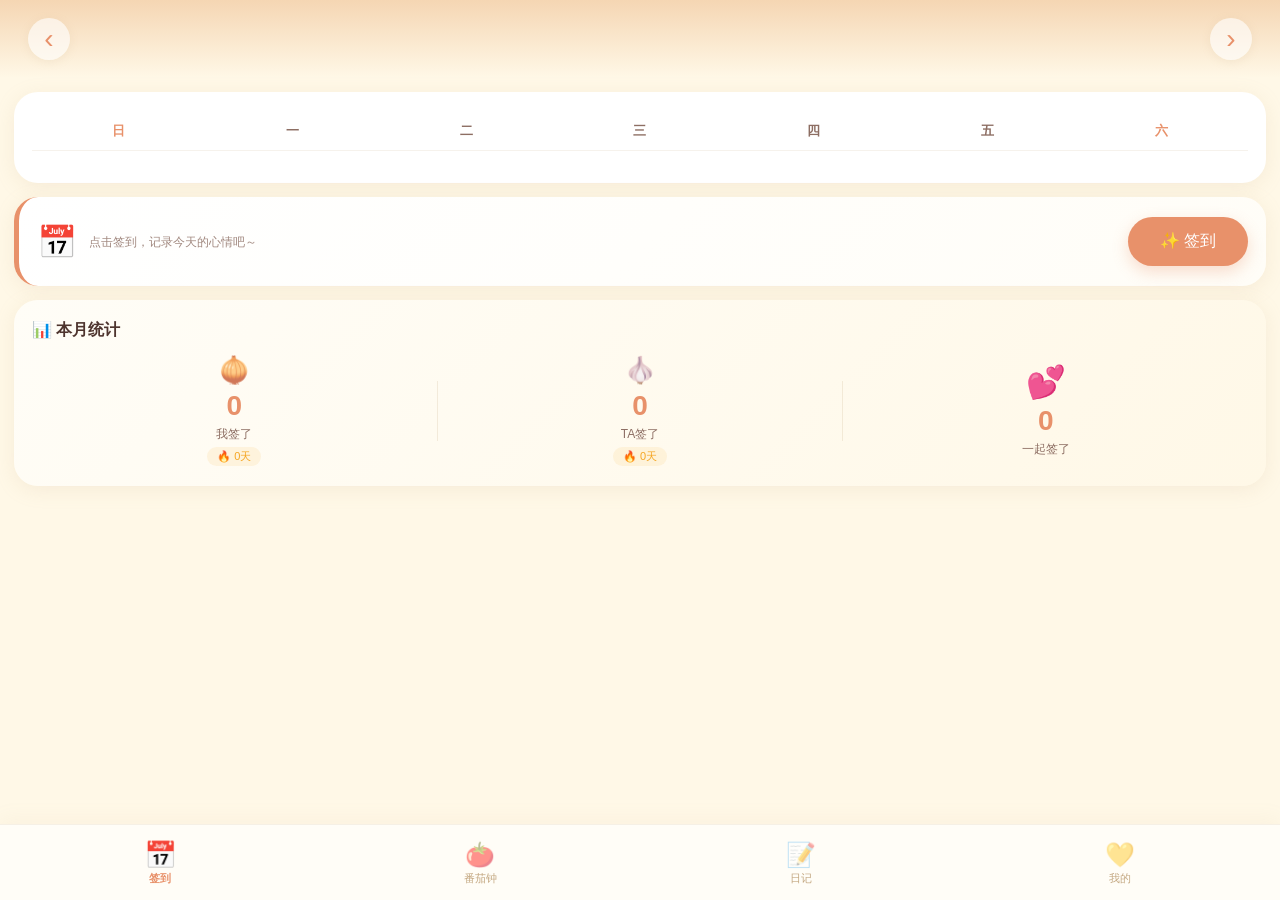
==== index.html @ 0f7a4a6a "fix: 删除重复script标签" ====
<!DOCTYPE html>
<html lang="zh-CN">
<head>
  <meta charset="UTF-8">
  <meta name="viewport" content="width=device-width, initial-scale=1.0, user-scalable=no, viewport-fit=cover">
  <meta name="apple-mobile-web-app-capable" content="yes">
  <meta name="apple-mobile-web-app-status-bar-style" content="#F5D6B3">
  <meta name="theme-color" content="#FFF8E7">
  <link rel="manifest" href="./manifest.json">
  <link rel="apple-touch-icon" href="./icons/icon-192.png">
  <title>葱蒜的考研日记</title>
  <script src="./js/supabase.min.js"></script>
  <link rel="stylesheet" href="./css/style.css">
</head>
<body>
  <!-- ========== 签到页 ========== -->
  <div id="view-calendar" class="view active">
    <div class="month-nav">
      <button class="nav-arrow" id="prevMonth">‹</button>
      <span class="month-title" id="displayMonth"></span>
      <button class="nav-arrow" id="nextMonth">›</button>
    </div>

    <div class="card calendar-card">
      <div class="weekday-row">
        <span class="weekend">日</span><span>一</span><span>二</span><span>三</span><span>四</span><span>五</span><span class="weekend">六</span>
      </div>
      <div class="day-grid" id="calendarGrid"></div>
    </div>

    <!-- 今日签到卡片 -->
    <div class="card checkin-card" id="checkinCard">
      <div id="checkinPending">
        <div class="checkin-left">
          <span class="checkin-icon">📅</span>
          <div>
            <div class="checkin-text" id="todayLabel"></div>
            <div class="checkin-sub">点击签到，记录今天的心情吧～</div>
          </div>
        </div>
        <button class="btn btn-primary checkin-btn" id="checkinBtn">✨ 签到</button>
      </div>
      <div id="checkinDone" style="display:none">
        <div class="done-icon">🎉</div>
        <div class="done-info">
          <span class="done-title">今日已签到</span>
          <span class="done-emoji" id="myTodayEmoji"></span>
        </div>
        <div id="partnerStatus"></div>
      </div>
    </div>

    <!-- 统计卡片 -->
    <div class="card stats-card">
      <div class="stats-title">📊 本月统计</div>
      <div class="stats-grid">
        <div class="stat-item"><span class="stat-avatar">🧅</span><span class="stat-num" id="statMy">0</span><span class="stat-label">我签了</span><span class="stat-streak" id="statMyStreak">🔥 0天</span></div>
        <div class="stat-divider"></div>
        <div class="stat-item"><span class="stat-avatar">🧄</span><span class="stat-num" id="statPartner">0</span><span class="stat-label" id="statPartnerLabel">TA签了</span><span class="stat-streak" id="statPartnerStreak">🔥 0天</span></div>
        <div class="stat-divider"></div>
        <div class="stat-item"><span class="stat-heart">💕</span><span class="stat-num" id="statBoth">0</span><span class="stat-label">一起签了</span></div>
      </div>
    </div>

    <!-- Emoji 选择器浮层 -->
    <div class="overlay" id="emojiOverlay">
      <div class="emoji-sheet">
        <div class="sheet-header">
          <span class="sheet-title">今天的心情</span>
          <span class="sheet-subtitle">选一个表情来记录吧～</span>
        </div>
        <div class="emoji-grid" id="emojiGrid"></div>
        <button class="btn btn-ghost skip-btn" id="skipEmoji">跳过，直接签到</button>
      </div>
    </div>
  </div>

  <!-- ========== 番茄钟页 ========== -->
  <div id="view-pomodoro" class="view">
    <div class="timer-section">
      <div class="timer-ring" id="timerRing">
        <canvas id="timerCanvas" width="260" height="260"></canvas>
        <div class="timer-center">
          <span class="timer-display" id="timerDisplay">25:00</span>
          <span class="timer-mode-text" id="timerModeText">🍅 准备专注</span>
        </div>
      </div>

      <div class="controls">
        <button class="main-btn start" id="timerToggle">
          <span class="btn-icon">▶️</span>
          <span class="btn-label" id="timerToggleLabel">开始专注</span>
        </button>
        <div class="sub-controls" id="subControls" style="display:none">
          <button class="sub-btn" id="resetTimer">🔄 重置</button>
          <button class="sub-btn skip" id="skipTimer" style="display:none">⏭️ 跳过</button>
        </div>
      </div>
    </div>

    <div class="card settings-card">
      <div class="settings-header" id="toggleSettings">
        <span class="settings-title">⚙️ 时长设置</span>
        <span class="toggle-arrow" id="settingsArrow">›</span>
      </div>
      <div class="settings-body" id="settingsBody">
        <div class="setting-item">
          <div class="setting-label-row"><span>🍅 专注时长</span><span class="setting-value" id="workValue">25 分钟</span></div>
          <input type="range" min="1" max="60" value="25" class="slider" id="workSlider">
          <div class="slider-marks"><span>1</span><span>25</span><span>60</span></div>
        </div>
        <div class="setting-item">
          <div class="setting-label-row"><span>☕ 休息时长</span><span class="setting-value" id="breakValue">5 分钟</span></div>
          <input type="range" min="0" max="20" value="5" class="slider break-slider" id="breakSlider">
          <div class="slider-marks"><span>0</span><span>10</span><span>20</span></div>
        </div>
      </div>
    </div>

    <div class="card tip-card">
      <span class="tip-icon">💡</span>
      <span class="tip-text">每完成一个番茄钟，记得去签到页面打个卡哦～</span>
    </div>
  </div>

  <!-- ========== 日记页 ========== -->
  <div id="view-journal" class="view">
    <div class="timeline" id="journalTimeline"></div>
    <div class="empty-state" id="journalEmpty">
      <span class="empty-icon">📝</span>
      <span class="empty-text">还没有日记</span>
      <span class="text-caption">记录下学习中的体会吧～</span>
    </div>
    <button class="fab" id="openEditor">✏️</button>

    <!-- 写日记浮层 -->
    <div class="overlay" id="editorOverlay">
      <div class="editor-sheet">
        <div class="editor-header">
          <span class="editor-title">写日记</span>
          <button class="editor-close" id="closeEditor">✕</button>
        </div>
        <textarea class="editor-textarea" id="editorContent" placeholder="记录今天的学习体会..." maxlength="2000"></textarea>
        <div class="char-count"><span id="charCount">0</span>/2000</div>
        <div class="image-preview-row" id="imagePreviewRow"></div>
        <div class="editor-actions">
          <button class="btn btn-outline" id="chooseImage">📷 添加图片</button>
          <button class="btn btn-primary" id="publishJournal">📝 发布</button>
        </div>
        <input type="file" id="imageInput" accept="image/*" multiple hidden>
      </div>
    </div>
  </div>

  <!-- ========== 我的页 ========== -->
  <div id="view-profile" class="view">
    <div class="profile-header">
      <div class="header-content">
        <div class="avatar-placeholder" id="profileAvatar">💛</div>
        <input class="nickname-input" id="nicknameInput" placeholder="点击设置昵称" maxlength="20">
        <div class="role-tag" id="roleTag">👆 选择身份</div>
      </div>
    </div>

    <div class="card" id="roleSelectCard" style="display:none">
      <div class="section-title">选择你的身份</div>
      <div class="role-options">
        <button class="role-option" data-role="cong"><span class="role-icon">🧅</span><span class="role-name">葱</span></button>
        <button class="role-option" data-role="suan"><span class="role-icon">🧄</span><span class="role-name">蒜</span></button>
      </div>
    </div>

    <div class="card pair-section">
      <div class="section-title">💕 配对状态</div>
      <div id="pairedInfo"></div>
      <div id="unpairedInfo">
        <p class="pair-hint">和你的考研搭子配对，一起记录学习吧～</p>
        <div id="pairCodeArea" style="display:none">
          <div class="pair-code-label">我的配对码</div>
          <div class="code-box" id="copyPairCode">
            <span class="code-text" id="myPairCode">------</span>
            <span class="copy-hint">点击复制</span>
          </div>
          <div class="code-input-row">
            <input class="code-input" id="partnerCodeInput" type="text" maxlength="8" placeholder="输入对方配对码">
            <button class="btn btn-primary pair-btn" id="doPair">配对</button>
          </div>
        </div>
      </div>
    </div>

    <div class="card about-section">
      <div class="section-title">📖 关于</div>
      <div class="about-content">
        <span class="about-name">葱蒜的考研日记</span>
        <span class="about-desc">两个人的考研陪伴小工具</span>
      </div>
    </div>
  </div>

  <!-- ========== 底部导航 ========== -->
  <nav class="tab-bar">
    <div class="tab-item active" data-tab="calendar">
      <span class="tab-icon">📅</span><span class="tab-text">签到</span>
    </div>
    <div class="tab-item" data-tab="pomodoro">
      <span class="tab-icon">🍅</span><span class="tab-text">番茄钟</span>
    </div>
    <div class="tab-item" data-tab="journal">
      <span class="tab-icon">📝</span><span class="tab-text">日记</span>
    </div>
    <div class="tab-item" data-tab="profile">
      <span class="tab-icon">💛</span><span class="tab-text">我的</span>
    </div>
  </nav>

  <!-- Toast -->
  <div class="toast" id="toast"></div>

  <script>
    // 全局错误捕获
    window.onerror = function(msg, url, line) {
      document.body.innerHTML += '<div style="position:fixed;top:0;left:0;right:0;background:red;color:#fff;padding:10px;z-index:9999;font-size:12px">JS错误: '+msg+' (行'+line+')</div>';
    };
    // 调试：确认页面能跑 JS
    document.addEventListener('DOMContentLoaded', function() {
      var t = document.querySelectorAll('.tab-item');
      t.forEach(function(el, i) {
        el.onclick = function() {
          document.querySelectorAll('.view').forEach(function(v) { v.classList.remove('active'); });
          var tab = el.getAttribute('data-tab');
          var view = document.getElementById('view-' + tab);
          if (view) view.classList.add('active');
          t.forEach(function(x) { x.classList.remove('active'); });
          el.classList.add('active');
        };
      });
    });
  </script>
  <script>
// ============================================
// 葱蒜的考研日记 — 内联版（不依赖外部文件）
// ============================================
(function(){

const SUPABASE_URL = 'https://phmkjfxvpowbgtxaotir.supabase.co';
const SUPABASE_KEY = 'eyJhbGciOiJIUzI1NiIsInR5cCI6IkpXVCJ9.eyJpc3MiOiJzdXBhYmFzZSIsInJlZiI6InBobWtqZnh2cG93Ymd0eGFvdGlyIiwicm9sZSI6ImFub24iLCJpYXQiOjE3ODI2NTM2MDksImV4cCI6MjA5ODIyOTYwOX0.4XCnkUoDZ1fBaAg-SILIrgay1c09fI4ZdKi25DHUZM4';

if (typeof supabase === 'undefined') { alert('Supabase库加载失败！'); throw new Error('supabase not loaded'); }
supabase = supabase.createClient(SUPABASE_URL, SUPABASE_KEY);

const state = {
  pairCode: localStorage.getItem('pairCode') || '',
  role: localStorage.getItem('role') || '',
  nickname: localStorage.getItem('nickname') || '',
  partner: null,
  year: new Date().getFullYear(),
  month: new Date().getMonth(),
  timerMode: 'work',
  timerState: 'idle',
  timerRemaining: 25 * 60,
  timerTotal: 25 * 60,
  timerId: null,
};

const $ = function(sel) { return document.querySelector(sel); };
const $$ = function(sel) { return document.querySelectorAll(sel); };

function formatDate(d) { const y=d.getFullYear(),m=String(d.getMonth()+1).padStart(2,'0'),day=String(d.getDate()).padStart(2,'0'); return y+'-'+m+'-'+day; }
function today() { return formatDate(new Date()); }
function formatTime(sec) { const m=Math.floor(sec/60),s=sec%60; return String(m).padStart(2,'0')+':'+String(s).padStart(2,'0'); }
function generatePairCode() { const chars='abcdefghijklmnopqrstuvwxyz0123456789'; let c=''; for(let i=0;i<8;i++) c+=chars[Math.floor(Math.random()*chars.length)]; return c; }

function calcStreak(dates) {
  if(!dates.length) return 0;
  const sorted=[...dates].sort().reverse(),t=today(),y=formatDate(new Date(Date.now()-86400000));
  if(sorted[0]!==t&&sorted[0]!==y) return 0;
  let s=1; for(let i=0;i<sorted.length-1;i++){if((new Date(sorted[i])-new Date(sorted[i+1]))/86400000===1) s++; else break;}
  return s;
}

function daysInMonth(y,m){return new Date(y,m+1,0).getDate();}
function firstDayOfMonth(y,m){return new Date(y,m,1).getDay();}

function generateCalendar(y,m){
  const days=daysInMonth(y,m),first=firstDayOfMonth(y,m),t=today(),cal=[];
  for(let i=0;i<first;i++){const d=new Date(y,m,-first+i+1);cal.push({date:formatDate(d),day:d.getDate(),current:false,isToday:false});}
  for(let i=1;i<=days;i++){const ds=y+'-'+String(m+1).padStart(2,'0')+'-'+String(i).padStart(2,'0');cal.push({date:ds,day:i,current:true,isToday:ds===t});}
  while(cal.length<42){const i=cal.length-days-first+1,d=new Date(y,m+1,i);cal.push({date:formatDate(d),day:d.getDate(),current:false,isToday:false});}
  return cal;
}

function toast(msg){
  const el=$('#toast'); if(!el) return;
  el.textContent=msg; el.classList.add('show'); clearTimeout(el._t);
  el._t=setTimeout(function(){el.classList.remove('show');},1800);
}

function switchTab(tab){
  $$('.view').forEach(function(v){v.classList.remove('active');});
  $$('.tab-item').forEach(function(t){t.classList.remove('active');});
  var v=$('#view-'+tab); if(v) v.classList.add('active');
  var ti=document.querySelector('.tab-item[data-tab="'+tab+'"]'); if(ti) ti.classList.add('active');
  if(tab==='calendar') renderCalendar();
  if(tab==='pomodoro') drawTimerRing();
  if(tab==='journal') loadJournals();
  if(tab==='profile') renderProfile();
}

// Tab 事件绑定
$$('.tab-item').forEach(function(el){el.addEventListener('click',function(){switchTab(el.dataset.tab);});});

function saveState(){
  localStorage.setItem('pairCode',state.pairCode);
  localStorage.setItem('role',state.role);
  localStorage.setItem('nickname',state.nickname);
}

async function initOrGetUser(){
  if(!supabase) return;
  if(!state.pairCode){state.pairCode=generatePairCode();saveState();}
  var res=await supabase.from('users').select('*').eq('pair_code',state.pairCode);
  var data=res.data;
  var me=data?data.find(function(u){return u.role===state.role;}):null;
  if(!me&&state.role){
    await supabase.from('users').insert({pair_code:state.pairCode,role:state.role,nickname:state.nickname});
  }else if(me&&state.nickname&&me.nickname!==state.nickname){
    await supabase.from('users').update({nickname:state.nickname}).eq('id',me.id);
  }
  var otherRole=state.role==='cong'?'suan':'cong';
  var partner=data?data.find(function(u){return u.role===otherRole;}):null;
  if(partner){state.partner={role:partner.role,nickname:partner.nickname};}
}

async function setRole(role){
  if(state.partner){toast('已配对，无法修改身份');return;}
  state.role=role; saveState(); await initOrGetUser(); renderProfile();
  toast(role==='cong'?'已设置为 葱':'已设置为 蒜');
}

async function doPair(){
  if(!state.role){toast('请先选择身份');return;}
  if(state.partner){toast('已经配对过了');return;}
  if(!supabase){toast('正在连接服务器，请稍后再试');return;}
  var code=$('#partnerCodeInput').value.trim();
  if(code.length<6){toast('请输入正确的配对码');return;}
  if(code===state.pairCode){toast('不能和自己配对哦');return;}
  var res=await supabase.from('users').select('*').eq('pair_code',code);
  if(!res.data||!res.data.length){toast('配对码无效，请检查');return;}
  var owner=res.data[0];
  var checkRes=await supabase.from('users').select('*').eq('pair_code',code);
  if(checkRes.data&&checkRes.data.length>=2){toast('对方已经和别人配对啦');return;}
  if(owner.role===state.role){toast('你们选了同一个身份！一个人需要换成另一个哦～');return;}
  var myRes=await supabase.from('users').select('*').eq('pair_code',state.pairCode).eq('role',state.role);
  if(myRes.data&&myRes.data.length){
    await supabase.from('users').update({pair_code:code}).eq('id',myRes.data[0].id);
  }
  state.pairCode=code; saveState(); await initOrGetUser(); renderProfile(); renderCalendar(); loadJournals();
  toast('配对成功！');
}

async function unpair(){
  if(!supabase) return;
  var res=await supabase.from('users').select('*').eq('pair_code',state.pairCode);
  var myNewCode=generatePairCode(),partnerNewCode=generatePairCode();
  if(res.data&&res.data.length>=2){
    var me=res.data.find(function(u){return u.role===state.role;});
    var partner=res.data.find(function(u){return u.role!==state.role;});
    if(me) await supabase.from('users').update({pair_code:myNewCode}).eq('id',me.id);
    if(partner) await supabase.from('users').update({pair_code:partnerNewCode}).eq('id',partner.id);
  }else if(res.data&&res.data.length===1){
    await supabase.from('users').update({pair_code:myNewCode}).eq('id',res.data[0].id);
  }
  state.pairCode=myNewCode; state.partner=null; saveState(); renderProfile(); renderCalendar();
  toast('已解除配对，双方已分开');
}

// 日历
var EMOJIS=['😊','🥰','😆','😎','🤩','😇','💪','📚','✍️','🎯','🔥','⭐','😌','🧘','🍃','☕','🌙','🌸','😢','😤','😴','🤔','🥺','😅'];

async function renderCalendar(){
  if(!state.pairCode||!supabase) return;
  var year=state.year,month=state.month,ym=year+'-'+String(month+1).padStart(2,'0');
  $('#displayMonth').textContent=year+'年 '+(month+1)+'月';
  var res=await supabase.from('checkins').select('*').eq('pair_code',state.pairCode).like('date',ym+'-%');
  var checkins=res.data||[];
  var myChecks=checkins.filter(function(c){return c.role===state.role;});
  var partnerChecks=checkins.filter(function(c){return c.role!==state.role;});
  var myDates=new Set(myChecks.map(function(c){return c.date;}));
  var partnerDates=new Set(partnerChecks.map(function(c){return c.date;}));
  var myEmoji={}; myChecks.forEach(function(c){if(c.emoji) myEmoji[c.date]=c.emoji;});
  var partnerEmoji={}; partnerChecks.forEach(function(c){if(c.emoji) partnerEmoji[c.date]=c.emoji;});
  var cal=generateCalendar(year,month),t=today();
  $('#calendarGrid').innerHTML=cal.map(function(c){
    var both=myDates.has(c.date)&&partnerDates.has(c.date);
    var mine=myDates.has(c.date),theirs=partnerDates.has(c.date);
    var cls='day-cell';
    if(!c.current) cls+=' dimmed';
    if(c.isToday) cls+=' today';
    if(c.date>t) cls+=' future';
    var mark='';
    if(both) mark='<div class="checkin-marks"><span class="both-mark">❤</span></div>';
    else if(mine) mark='<div class="checkin-marks"><span class="checkin-mark">'+(myEmoji[c.date]||'✅')+'</span></div>';
    else if(theirs) mark='<div class="checkin-marks"><span class="checkin-mark" style="opacity:0.5">'+(partnerEmoji[c.date]||'✅')+'</span></div>';
    var clickable=(mine||theirs)&&c.date<=t;
    return '<div class="'+cls+'"'+(clickable?' onclick="window._showDayDetail(\''+c.date+'\')"':'')+'>'+c.day+mark+'</div>';
  }).join('');
  var myToday=myChecks.find(function(c){return c.date===t;});
  var partnerToday=partnerChecks.find(function(c){return c.date===t;});
  if(myToday){
    $('#checkinPending').style.display='none'; $('#checkinDone').style.display='block';
    $('#myTodayEmoji').textContent=myToday.emoji||'✅';
    if(partnerToday){
      $('#partnerStatus').innerHTML='<div class="partner-status checked">❤ '+(state.partner?state.partner.nickname:'TA')+'也签到啦 '+(partnerToday.emoji||'✅')+'</div>';
    }else{
      $('#partnerStatus').innerHTML='<div class="partner-status waiting">等待 '+(state.partner?state.partner.nickname:'TA')+' 签到中...</div>';
    }
  }else{
    $('#checkinPending').style.display='flex'; $('#checkinDone').style.display='none';
    $('#todayLabel').textContent='今天是 '+year+'年'+(month+1)+'月'+new Date().getDate()+'日';
  }
  var myDatesArr=[...myDates].sort().reverse(),partnerDatesArr=[...partnerDates].sort().reverse();
  var bothCount=[...myDates].filter(function(d){return partnerDates.has(d);}).length;
  var partnerLabel=state.partner?state.partner.nickname:'TA';
  $('#statMy').textContent=myChecks.length; $('#statPartner').textContent=partnerChecks.length;
  $('#statBoth').textContent=bothCount;
  $('#statMyStreak').textContent='🔥 '+calcStreak(myDatesArr)+'天';
  $('#statPartnerStreak').textContent='🔥 '+calcStreak(partnerDatesArr)+'天';
  $('#statPartnerLabel').textContent=partnerLabel+'签了';
}

// Emoji 选择器
$('#checkinBtn').addEventListener('click',function(){
  $('#emojiOverlay').classList.add('show');
  $('#emojiGrid').innerHTML=EMOJIS.map(function(e){return '<span class="emoji-item" data-emoji="'+e+'">'+e+'</span>';}).join('');
  $('#emojiGrid').querySelectorAll('.emoji-item').forEach(function(el){el.addEventListener('click',function(){doCheckin(el.dataset.emoji);});});
});
$('#skipEmoji').addEventListener('click',function(){doCheckin('');});
$('#emojiOverlay').addEventListener('click',function(e){if(e.target===$('#emojiOverlay')) $('#emojiOverlay').classList.remove('show');});

async function doCheckin(emoji){
  if(!supabase) return;
  $('#emojiOverlay').classList.remove('show');
  var t=today();
  var ex=await supabase.from('checkins').select('*').eq('pair_code',state.pairCode).eq('role',state.role).eq('date',t);
  if(ex.data&&ex.data.length){toast('今天已经签到过了～');return;}
  var r=await supabase.from('checkins').insert({pair_code:state.pairCode,role:state.role,date:t,emoji:emoji});
  if(r.error){toast('签到失败');return;}
  toast('签到成功！✨'); renderCalendar();
}

window._showDayDetail=function(date){
  if(!supabase) return;
  supabase.from('checkins').select('*').eq('pair_code',state.pairCode).eq('date',date).then(function(res){
    if(!res.data||!res.data.length) return;
    var lines=res.data.map(function(c){
      var label=c.role===state.role?'我':(state.partner?state.partner.nickname:'TA');
      var icon=c.role==='cong'?'葱':'蒜';
      return icon+' '+label+': '+(c.emoji||'没有心情记录');
    }).join('<br>');
    showModal(date,lines,false);
  });
};

$('#prevMonth').addEventListener('click',function(){if(state.month===0){state.year--;state.month=11;}else state.month--;renderCalendar();});
$('#nextMonth').addEventListener('click',function(){if(state.month===11){state.year++;state.month=0;}else state.month++;renderCalendar();});

// 番茄钟
function drawTimerRing(){
  var canvas=$('#timerCanvas'); if(!canvas) return;
  var ctx=canvas.getContext('2d'),w=260,h=260,cx=w/2,cy=h/2,r=Math.min(cx,cy)-12;
  var ratio=state.timerTotal>0?state.timerRemaining/state.timerTotal:0;
  ctx.clearRect(0,0,w,h);
  ctx.beginPath(); ctx.arc(cx,cy,r,0,Math.PI*2);
  ctx.strokeStyle='rgba(245,214,179,.4)'; ctx.lineWidth=14; ctx.lineCap='round'; ctx.stroke();
  if(ratio>0){
    var start=-Math.PI/2,end=start+Math.PI*2*ratio;
    var grad=ctx.createLinearGradient(0,0,w,h);
    if(state.timerMode==='work'){grad.addColorStop(0,'#E8916A');grad.addColorStop(1,'#F5A623');}
    else{grad.addColorStop(0,'#A8C97E');grad.addColorStop(1,'#81B29A');}
    ctx.beginPath(); ctx.arc(cx,cy,r,start,end); ctx.strokeStyle=grad; ctx.lineWidth=14; ctx.lineCap='round'; ctx.stroke();
  }
}

function updateTimerDisplay(){
  $('#timerDisplay').textContent=formatTime(state.timerRemaining);
  var mt=state.timerMode==='work'?(state.timerState==='idle'?'🍅 准备专注':'🍅 专注中'):(state.timerState==='idle'?'☕ 准备休息':'☕ 休息中');
  $('#timerModeText').textContent=mt; drawTimerRing();
}

function timerTick(){if(state.timerState!=='running')return; state.timerRemaining--; updateTimerDisplay(); if(state.timerRemaining<=0){clearInterval(state.timerId);state.timerId=null;onTimerComplete();}}

function onTimerComplete(){
  state.timerState='idle'; clearInterval(state.timerId); state.timerId=null;
  if(navigator.vibrate) navigator.vibrate([500,200,500]);
  if(state.timerMode==='work'){
    showModal('🎉 太棒了！','专注时间结束，休息一下吧～',true,'开始休息 ☕','等会儿').then(function(ok){if(ok) startBreak(); else updateUIState();});
  }else{
    showModal('☕ 休息好了吗？','休息时间结束，继续加油吧！',true,'继续专注 🍅','等会儿').then(function(ok){if(ok) startWork(); else updateUIState();});
  }
}

function startWork(){state.timerMode='work'; state.timerRemaining=parseInt($('#workSlider').value)*60; state.timerTotal=state.timerRemaining; state.timerState='running'; state.timerId=setInterval(timerTick,1000); updateTimerDisplay(); updateUIState();}
function startBreak(){state.timerMode='break'; state.timerRemaining=parseInt($('#breakSlider').value)*60; state.timerTotal=state.timerRemaining; state.timerState='running'; state.timerId=setInterval(timerTick,1000); updateTimerDisplay(); updateUIState();}

function updateUIState(){
  var ts=state.timerState,tm=state.timerMode;
  var toggle=$('#timerToggle'),label=$('#timerToggleLabel'),icon=toggle.querySelector('.btn-icon');
  toggle.className='main-btn';
  if(ts==='running'){toggle.classList.add('pause');if(tm==='break') toggle.classList.add('break');icon.textContent='⏸️';label.textContent='暂停'+(tm==='work'?'专注':'休息');}
  else{toggle.classList.add('start');if(tm==='break') toggle.classList.add('break');icon.textContent=ts==='paused'?'▶️':'▶️';label.textContent=(ts==='paused'?'继续':'开始')+(tm==='work'?'专注':'休息');}
  $('#subControls').style.display=ts!=='idle'?'flex':'none';
  $('#skipTimer').style.display=(ts==='running'&&tm==='work')?'block':'none';
  $('#workSlider').disabled=ts==='running'; $('#breakSlider').disabled=ts==='running';
}

$('#timerToggle').addEventListener('click',function(){
  if(state.timerState==='running'){state.timerState='paused';clearInterval(state.timerId);state.timerId=null;updateTimerDisplay();updateUIState();}
  else{if(state.timerState==='idle'){state.timerRemaining=state.timerMode==='work'?parseInt($('#workSlider').value)*60:parseInt($('#breakSlider').value)*60;state.timerTotal=state.timerRemaining;}state.timerState='running';state.timerId=setInterval(timerTick,1000);updateTimerDisplay();updateUIState();}
});
$('#resetTimer').addEventListener('click',function(){clearInterval(state.timerId);state.timerId=null;state.timerState='idle';state.timerRemaining=state.timerMode==='work'?parseInt($('#workSlider').value)*60:parseInt($('#breakSlider').value)*60;state.timerTotal=state.timerRemaining;updateTimerDisplay();updateUIState();});
$('#skipTimer').addEventListener('click',function(){clearInterval(state.timerId);state.timerId=null;state.timerState='idle';startBreak();});
$('#workSlider').addEventListener('input',function(){var v=parseInt(this.value);$('#workValue').textContent=v+' 分钟';if(state.timerState==='idle'&&state.timerMode==='work'){state.timerRemaining=v*60;state.timerTotal=v*60;updateTimerDisplay();}savePomodoroSettings();});
$('#breakSlider').addEventListener('input',function(){var v=parseInt(this.value);$('#breakValue').textContent=v+' 分钟';if(state.timerState==='idle'&&state.timerMode==='break'){state.timerRemaining=v*60;state.timerTotal=v*60;updateTimerDisplay();}savePomodoroSettings();});

var _savePomTimer;
function savePomodoroSettings(){clearTimeout(_savePomTimer);_savePomTimer=setTimeout(async function(){if(!state.pairCode||!state.role||!supabase)return;var wm=parseInt($('#workSlider').value),bm=parseInt($('#breakSlider').value);var d=await supabase.from('pomodoro_settings').select('*').eq('pair_code',state.pairCode).eq('role',state.role);if(d.data&&d.data.length){await supabase.from('pomodoro_settings').update({work_minutes:wm,break_minutes:bm}).eq('id',d.data[0].id);}else{await supabase.from('pomodoro_settings').insert({pair_code:state.pairCode,role:state.role,work_minutes:wm,break_minutes:bm});}},500);}

async function loadPomodoroSettings(){if(!state.pairCode||!state.role||!supabase)return;var d=await supabase.from('pomodoro_settings').select('*').eq('pair_code',state.pairCode).eq('role',state.role);if(d.data&&d.data.length){$('#workSlider').value=d.data[0].work_minutes;$('#workValue').textContent=d.data[0].work_minutes+' 分钟';$('#breakSlider').value=d.data[0].break_minutes;$('#breakValue').textContent=d.data[0].break_minutes+' 分钟';state.timerRemaining=d.data[0].work_minutes*60;state.timerTotal=state.timerRemaining;updateTimerDisplay();}}
$('#toggleSettings').addEventListener('click',function(){$('#settingsBody').classList.toggle('open');$('#settingsArrow').classList.toggle('open');});

// 日记
var journalSkip=0,journalHasMore=true;
async function loadJournals(reset){
  if(!state.pairCode||!supabase) return;
  if(reset!==false){journalSkip=0;journalHasMore=true;}
  var res=await supabase.from('journals').select('*').eq('pair_code',state.pairCode).order('created_at',{ascending:false}).range(journalSkip,journalSkip+19);
  if(res.error||!res.data) return;
  journalSkip+=res.data.length; journalHasMore=res.data.length>=20;
  if(reset!==false) $('#journalTimeline').innerHTML='';
  if(res.data.length===0&&reset!==false){$('#journalEmpty').style.display='block';return;}
  $('#journalEmpty').style.display='none';
  res.data.forEach(function(item){
    var isMe=item.role===state.role;
    var displayName=isMe?'我':(state.partner?state.partner.nickname:'TA');
    var time=new Date(item.created_at);
    var ts=(time.getMonth()+1)+'月'+time.getDate()+'日 '+String(time.getHours()).padStart(2,'0')+':'+String(time.getMinutes()).padStart(2,'0');
    var imgsHtml=item.images&&item.images.length?('<div class="journal-images">'+item.images.map(function(img){return '<img class="journal-img" src="'+img+'" onclick="window.open(\''+img+'\',\'_blank\')">';}).join('')+'</div>'):'';
    var el=document.createElement('div'); el.className='timeline-item fade-in';
    el.innerHTML='<div class="timeline-line"><div class="timeline-dot '+(isMe?'dot-me':'dot-partner')+'"></div><div class="timeline-connector"></div></div>'+
      '<div class="journal-card card"><div class="journal-header"><div class="journal-author">'+(isMe?'葱':'蒜')+' '+displayName+
      '<span class="'+(isMe?'tag-cong':'tag-suan')+'">'+(item.role==='cong'?'葱':'蒜')+'</span></div><span class="journal-time">'+ts+'</span></div>'+
      (item.content?'<div class="journal-body">'+item.content.replace(/</g,'&lt;').replace(/>/g,'&gt;')+'</div>':'')+imgsHtml+'</div>';
    if(reset!==false) $('#journalTimeline').appendChild(el);
  });
}

window.addEventListener('scroll',function(){if($('#view-journal').classList.contains('active')&&journalHasMore){var st=document.documentElement.scrollTop,sh=document.documentElement.scrollHeight,ch=document.documentElement.clientHeight;if(st+ch>sh-200) loadJournals(false);}});

var selectedImages=[];
$('#openEditor').addEventListener('click',function(){if(!state.role){toast('请先在"我的"页面设置身份');return;}$('#editorOverlay').classList.add('show');$('#editorContent').value='';$('#charCount').textContent='0';$('#imagePreviewRow').innerHTML='';selectedImages=[];});
$('#closeEditor').addEventListener('click',function(){$('#editorOverlay').classList.remove('show');});
$('#editorOverlay').addEventListener('click',function(e){if(e.target===$('#editorOverlay')) $('#editorOverlay').classList.remove('show');});
$('#editorContent').addEventListener('input',function(){$('#charCount').textContent=this.value.length;});
$('#chooseImage').addEventListener('click',function(){$('#imageInput').click();});
$('#imageInput').addEventListener('change',function(){var files=Array.from(this.files);files.forEach(function(file){var reader=new FileReader();reader.onload=function(e){selectedImages.push({file:file,preview:e.target.result});renderImagePreviews();};reader.readAsDataURL(file);});this.value='';});

function renderImagePreviews(){$('#imagePreviewRow').innerHTML=selectedImages.map(function(img,i){return '<div class="image-preview-wrap"><img class="image-preview" src="'+img.preview+'"><span class="image-delete-btn" onclick="window._removeImage('+i+')">✕</span></div>';}).join('');}
window._removeImage=function(i){selectedImages.splice(i,1);renderImagePreviews();};

$('#publishJournal').addEventListener('click',async function(){
  var content=$('#editorContent').value.trim();
  if(!content&&selectedImages.length===0){toast('写点什么吧～');return;}
  if(!supabase){toast('服务器未连接');return;}
  $('#publishJournal').disabled=true;$('#publishJournal').textContent='发布中...';
  var imageUrls=[];
  for(var i=0;i<selectedImages.length;i++){
    var img=selectedImages[i];
    var filename='journals/'+Date.now()+'-'+Math.random().toString(36).slice(2,8)+'.jpg';
    var upRes=await supabase.storage.from('journals').upload(filename,img.file);
    if(!upRes.error){var purl=supabase.storage.from('journals').getPublicUrl(filename);imageUrls.push(purl.data.publicUrl);}
  }
  var insRes=await supabase.from('journals').insert({pair_code:state.pairCode,role:state.role,content:content,images:imageUrls});
  $('#publishJournal').disabled=false;$('#publishJournal').textContent='📝 发布';
  if(insRes.error){toast('发布失败');return;}
  toast('发布成功！');$('#editorOverlay').classList.remove('show');loadJournals();
});

// 个人中心
function renderProfile(){
  var avatar=$('#profileAvatar');
  if(state.role==='cong') avatar.textContent='🧅';
  else if(state.role==='suan') avatar.textContent='🧄';
  else avatar.textContent='💛';
  $('#nicknameInput').value=state.nickname;
  var tag=$('#roleTag');
  if(state.role==='cong'){tag.textContent='🧅 我是葱';tag.className='role-tag cong';}
  else if(state.role==='suan'){tag.textContent='🧄 我是蒜';tag.className='role-tag suan';}
  else{tag.textContent='👆 选择身份';tag.className='role-tag';}
  if(!state.role){$('#roleSelectCard').style.display='block';}else{$('#roleSelectCard').style.display='none';}
  if(state.partner){
    var pRole=state.partner.role;
    $('#pairedInfo').innerHTML='<div class="partner-card"><div class="avatar-sm">'+(pRole==='cong'?'🧅':'🧄')+'</div><div><span class="partner-name">'+(state.partner.nickname||'TA')+'</span><span class="'+(pRole==='cong'?'tag-cong':'tag-suan')+'">'+(pRole==='cong'?'葱':'蒜')+'</span></div></div><div class="unpair-btn" onclick="unpair()">解除配对</div>';
    $('#unpairedInfo').style.display='none';$('#pairedInfo').style.display='block';
  }else{
    $('#pairedInfo').style.display='none';$('#unpairedInfo').style.display='block';
    $('#myPairCode').textContent=state.pairCode;
    if(state.role){$('#pairCodeArea').style.display='block';}else{$('#pairCodeArea').style.display='none';}
  }
}

$('#roleTag').addEventListener('click',function(){if(state.partner){toast('已配对，无法修改身份');return;}$('#roleSelectCard').style.display=$('#roleSelectCard').style.display==='none'?'block':'none';});
$$('.role-option').forEach(function(btn){btn.addEventListener('click',function(){setRole(btn.dataset.role);});});
$('#nicknameInput').addEventListener('blur',function(){state.nickname=this.value.trim();saveState();initOrGetUser();});
$('#copyPairCode').addEventListener('click',function(){navigator.clipboard.writeText(state.pairCode).then(function(){toast('配对码已复制');})['catch'](function(){toast('复制失败');});});
$('#doPair').addEventListener('click',doPair);

function showModal(title,content,hasCancel,confirmText,cancelText){
  return new Promise(function(resolve){
    var overlay=document.createElement('div'); overlay.className='modal-overlay';
    overlay.innerHTML='<div class="modal-box bounce-in"><div class="modal-title">'+title+'</div><div class="modal-content">'+content+'</div><div class="modal-actions">'+(hasCancel?'<button class="btn btn-ghost cancel">'+(cancelText||'取消')+'</button>':'')+'<button class="btn btn-primary confirm">'+(confirmText||'确定')+'</button></div></div>';
    document.body.appendChild(overlay);
    overlay.querySelector('.confirm').addEventListener('click',function(){overlay.remove();resolve(true);});
    if(hasCancel) overlay.querySelector('.cancel').addEventListener('click',function(){overlay.remove();resolve(false);});
    overlay.addEventListener('click',function(e){if(e.target===overlay){overlay.remove();resolve(false);}});
  });
}

// 初始化
async function init(){
  await initOrGetUser(); await loadPomodoroSettings();
  renderCalendar(); renderProfile(); updateTimerDisplay();
}

if('serviceWorker' in navigator){navigator.serviceWorker.register('./sw.js')['catch'](function(){});}

// 页面就绪后启动
if(document.readyState==='loading'){document.addEventListener('DOMContentLoaded',function(){renderProfile();updateTimerDisplay();init();});}
else{renderProfile();updateTimerDisplay();init();}

// 暴露到全局（给 onclick 使用）
window.unpair = unpair;
window.doPair = doPair;

})();
</script>
</body>
</html>
---- css/style.css ----
/* ============================================
   葱蒜的考研日记 — Web 版全局样式
   主题：温润、温馨
   ============================================ */

:root {
  --cream: #FFF8E7;
  --apricot: #F5D6B3;
  --coral: #E8916A;
  --brown: #C4A882;
  --dark: #4E342E;
  --text: #5D4037;
  --muted: #8D6E63;
  --caption: #A1887F;
  --cong: #A8C97E;
  --suan: #F9F0E0;
  --white: #FFFFFF;
  --radius: 24px;
  --shadow: 0 4px 20px rgba(196, 168, 130, 0.15);
  --safe-bottom: env(safe-area-inset-bottom, 0px);
}

* { box-sizing: border-box; margin: 0; padding: 0; }

body {
  font-family: -apple-system, BlinkMacSystemFont, 'PingFang SC', 'Microsoft YaHei', sans-serif;
  background: var(--cream);
  color: var(--text);
  font-size: 14px;
  -webkit-tap-highlight-color: transparent;
  overflow-x: hidden;
  padding-bottom: calc(80px + var(--safe-bottom));
}

button {
  border: none;
  background: none;
  font-family: inherit;
  font-size: inherit;
  cursor: pointer;
}

input, textarea {
  font-family: inherit;
  border: none;
  outline: none;
}

/* ===== 视图切换 ===== */
.view { display: none; }
.view.active { display: block; }

/* ===== TabBar ===== */
.tab-bar {
  position: fixed;
  bottom: 0; left: 0; right: 0;
  display: flex;
  justify-content: space-around;
  background: #FFFDF7;
  border-top: 1px solid rgba(196, 168, 130, 0.15);
  padding: 10px 0 8px;
  padding-bottom: calc(8px + var(--safe-bottom));
  z-index: 100;
  box-shadow: 0 -4px 20px rgba(196, 168, 130, 0.08);
}
.tab-item {
  display: flex; flex-direction: column; align-items: center;
  padding: 6px 18px; cursor: pointer;
}
.tab-icon { font-size: 24px; opacity: 0.5; transition: all .2s; }
.tab-item.active .tab-icon { opacity: 1; transform: scale(1.1); }
.tab-text { font-size: 11px; color: var(--brown); margin-top: 2px; transition: color .2s; }
.tab-item.active .tab-text { color: var(--coral); font-weight: 600; }

/* ===== 通用卡片 ===== */
.card {
  background: var(--white);
  border-radius: var(--radius);
  padding: 20px 18px;
  margin: 14px;
  box-shadow: var(--shadow);
}

/* ===== 按钮 ===== */
.btn {
  border-radius: 40px;
  padding: 10px 28px;
  font-size: 15px;
  font-weight: 500;
  display: inline-flex;
  align-items: center;
  justify-content: center;
  transition: all .15s;
}
.btn:active { transform: scale(0.96); }
.btn-primary {
  background: var(--coral);
  color: #fff;
  box-shadow: 0 6px 16px rgba(232, 145, 106, 0.3);
}
.btn-outline { background: transparent; color: var(--coral); border: 2px solid var(--coral); }
.btn-ghost { background: rgba(232, 145, 106, 0.1); color: var(--coral); }

/* ===== 月份导航 ===== */
.month-nav {
  display: flex; align-items: center; justify-content: space-between;
  padding: 18px 28px;
  background: linear-gradient(180deg, var(--apricot), var(--cream));
}
.nav-arrow {
  width: 42px; height: 42px;
  display: flex; align-items: center; justify-content: center;
  font-size: 28px; color: var(--coral);
  background: rgba(255,255,255,.6);
  border-radius: 50%;
  box-shadow: 0 2px 10px rgba(196,168,130,.15);
}
.nav-arrow:active { background: rgba(232,145,106,.2); }
.month-title { font-size: 20px; font-weight: 700; color: var(--dark); }

/* ===== 日历 ===== */
.weekday-row {
  display: flex; justify-content: space-around;
  padding: 10px 0;
  border-bottom: 1px solid rgba(196,168,130,.15);
  font-size: 13px; font-weight: 600; color: var(--muted);
}
.weekend { color: var(--coral); }
.day-grid {
  display: grid; grid-template-columns: repeat(7, 1fr);
  padding: 6px 0;
}
.day-cell {
  aspect-ratio: 1;
  display: flex; flex-direction: column; align-items: center; justify-content: center;
  border-radius: 14px; font-size: 14px; cursor: pointer;
  transition: all .15s;
  position: relative;
}
.day-cell:active { background: rgba(232,145,106,.08); }
.day-cell.dimmed { opacity: 0.3; pointer-events: none; }
.day-cell.today { background: rgba(232,145,106,.1); border: 2px solid var(--coral); font-weight: 700; color: var(--coral); }
.day-cell.future { opacity: 0.3; pointer-events: none; }
.checkin-marks { display: flex; gap: 2px; margin-top: 1px; font-size: 14px; }
.checkin-mark { font-size: 12px; line-height: 1; }
.both-mark { font-size: 16px; }

/* ===== 签到卡片 ===== */
.checkin-card { border-left: 5px solid var(--coral); background: linear-gradient(135deg, #fff, #FFFDF7); }
#checkinPending { display: flex; align-items: center; justify-content: space-between; }
.checkin-left { display: flex; align-items: center; gap: 12px; }
.checkin-icon { font-size: 32px; }
.checkin-text { font-size: 16px; font-weight: 600; color: var(--dark); }
.checkin-sub { font-size: 12px; color: var(--caption); margin-top: 2px; }
.checkin-btn { padding: 14px 32px; font-size: 16px; }
#checkinDone { text-align: center; }
.done-icon { font-size: 40px; margin-bottom: 8px; }
.done-info { display: flex; align-items: center; justify-content: center; gap: 8px; margin-bottom: 12px; }
.done-title { font-size: 16px; font-weight: 700; color: var(--dark); }
.done-emoji { font-size: 28px; }
.partner-status { padding: 10px; border-radius: 14px; font-size: 13px; display: flex; align-items: center; justify-content: center; gap: 6px; }
.partner-status.checked { background: rgba(168,201,126,.15); color: var(--text); }
.partner-status.waiting { background: rgba(196,168,130,.15); color: var(--caption); }

/* ===== 统计 ===== */
.stats-card { background: linear-gradient(135deg, #FFFDF7, #FFF8E7); }
.stats-title { font-size: 16px; font-weight: 700; color: var(--dark); margin-bottom: 14px; }
.stats-grid { display: flex; align-items: center; }
.stat-item { flex: 1; display: flex; flex-direction: column; align-items: center; }
.stat-avatar { font-size: 26px; }
.stat-heart { font-size: 32px; }
.stat-num { font-size: 28px; font-weight: 700; color: var(--coral); margin: 4px 0; }
.stat-label { font-size: 12px; color: var(--muted); }
.stat-streak { font-size: 11px; color: #F5A623; margin-top: 4px; background: rgba(245,166,35,.1); padding: 2px 10px; border-radius: 20px; }
.stat-divider { width: 1px; height: 60px; background: rgba(196,168,130,.2); }

/* ===== Emoji 浮层 ===== */
.overlay {
  position: fixed; top: 0; left: 0; right: 0; bottom: 0;
  background: rgba(78,52,46,.3); z-index: 200;
  display: none; align-items: flex-end;
}
.overlay.show { display: flex; }
.emoji-sheet, .editor-sheet {
  background: #FFFDF7; border-radius: 28px 28px 0 0;
  padding: 32px 24px; width: 100%;
  box-shadow: 0 -8px 40px rgba(196,168,130,.2);
  animation: slideUp .3s ease;
}
@keyframes slideUp { from { transform: translateY(100%); } to { transform: translateY(0); } }
.sheet-header { text-align: center; margin-bottom: 24px; }
.sheet-title { font-size: 20px; font-weight: 700; color: var(--dark); display: block; }
.sheet-subtitle { font-size: 13px; color: var(--caption); margin-top: 6px; display: block; }
.emoji-grid { display: flex; flex-wrap: wrap; justify-content: center; gap: 12px; padding: 8px 0; }
.emoji-item {
  width: 58px; height: 58px; display: flex; align-items: center; justify-content: center;
  font-size: 28px; background: rgba(245,214,179,.3); border-radius: 16px; cursor: pointer;
  transition: all .15s;
}
.emoji-item:active { background: rgba(232,145,106,.3); transform: scale(1.1); }
.skip-btn { display: block; margin: 20px auto 0; padding: 10px 32px; }

/* ===== 番茄钟 ===== */
.timer-section { display: flex; flex-direction: column; align-items: center; padding: 40px 0 20px; }
.timer-ring { position: relative; width: 260px; height: 260px; }
#timerCanvas { width: 260px; height: 260px; }
.timer-center { position: absolute; top: 50%; left: 50%; transform: translate(-50%,-50%); text-align: center; }
.timer-display { font-size: 56px; font-weight: 300; font-variant-numeric: tabular-nums; font-family: 'SF Mono','Menlo',monospace; color: var(--dark); letter-spacing: 2px; }
.timer-mode-text { display: block; font-size: 15px; color: var(--muted); margin-top: 8px; }
.controls { display: flex; flex-direction: column; align-items: center; margin-top: 30px; }
.main-btn { display: flex; flex-direction: column; align-items: center; gap: 4px; padding: 18px 54px; border-radius: 48px; }
.main-btn.start { background: linear-gradient(135deg, var(--coral), #F5A623); color: #fff; box-shadow: 0 8px 24px rgba(232,145,106,.3); }
.main-btn.pause { background: linear-gradient(135deg, var(--apricot), #E8C9A0); color: var(--dark); box-shadow: 0 8px 24px rgba(196,168,130,.2); }
.main-btn.break { background: linear-gradient(135deg, var(--cong), #81B29A); color: #fff; box-shadow: 0 8px 24px rgba(168,201,126,.3); }
.main-btn:active { transform: scale(.95); }
.btn-icon { font-size: 24px; }
.btn-label { font-size: 15px; font-weight: 600; }
.sub-controls { display: flex; gap: 28px; margin-top: 24px; }
.sub-btn { padding: 10px 22px; border-radius: 30px; font-size: 13px; color: var(--muted); background: rgba(245,214,179,.3); cursor: pointer; }
.sub-btn.skip { color: var(--coral); }

/* 设置 */
.settings-header { display: flex; justify-content: space-between; align-items: center; cursor: pointer; }
.settings-title { font-size: 16px; font-weight: 600; color: var(--dark); }
.toggle-arrow { font-size: 22px; color: var(--brown); transition: transform .3s; display: inline-block; }
.toggle-arrow.open { transform: rotate(90deg); }
.settings-body { margin-top: 18px; border-top: 1px solid rgba(196,168,130,.15); padding-top: 18px; display: none; }
.settings-body.open { display: block; }
.setting-item { margin-bottom: 20px; }
.setting-item:last-child { margin-bottom: 0; }
.setting-label-row { display: flex; justify-content: space-between; margin-bottom: 8px; font-size: 15px; font-weight: 500; color: var(--text); }
.setting-value { font-weight: 700; color: var(--coral); }
.slider { width: 100%; -webkit-appearance: none; appearance: none; height: 6px; border-radius: 3px; background: rgba(232,145,106,.15); outline: none; }
.slider::-webkit-slider-thumb { -webkit-appearance: none; width: 22px; height: 22px; border-radius: 50%; background: var(--coral); box-shadow: 0 2px 6px rgba(232,145,106,.3); cursor: pointer; }
.break-slider { background: rgba(168,201,126,.15); }
.break-slider::-webkit-slider-thumb { background: var(--cong); box-shadow: 0 2px 6px rgba(168,201,126,.3); }
.slider-marks { display: flex; justify-content: space-between; font-size: 11px; color: var(--brown); margin-top: 4px; }
.tip-card { display: flex; align-items: center; gap: 12px; background: rgba(232,145,106,.04); }
.tip-icon { font-size: 24px; }
.tip-text { font-size: 13px; color: var(--muted); line-height: 1.5; }

/* ===== 日记 ===== */
.timeline { padding: 14px 10px 0; }
.timeline-item { display: flex; margin-bottom: 6px; }
.timeline-line { width: 36px; display: flex; flex-direction: column; align-items: center; flex-shrink: 0; margin-right: 10px; }
.timeline-dot { width: 14px; height: 14px; border-radius: 50%; margin-top: 22px; }
.dot-me { background: var(--coral); box-shadow: 0 0 0 5px rgba(232,145,106,.2); }
.dot-partner { background: var(--cong); box-shadow: 0 0 0 5px rgba(168,201,126,.2); }
.timeline-connector { width: 2px; flex: 1; background: rgba(196,168,130,.2); margin-top: 6px; }
.journal-card { flex: 1; margin: 0 0 12px 0; padding: 16px; }
.journal-header { display: flex; justify-content: space-between; align-items: center; margin-bottom: 10px; }
.journal-author { display: flex; align-items: center; gap: 8px; font-size: 14px; font-weight: 600; color: var(--dark); }
.journal-time { font-size: 11px; color: var(--caption); }
.journal-body { font-size: 14px; color: var(--text); line-height: 1.7; margin-bottom: 10px; white-space: pre-wrap; }
.journal-images { display: flex; flex-wrap: wrap; gap: 6px; }
.journal-img { width: 100px; height: 100px; border-radius: 12px; object-fit: cover; background: rgba(245,214,179,.3); cursor: pointer; }
.tag-cong { display: inline-block; padding: 2px 10px; border-radius: 14px; font-size: 11px; background: var(--cong); color: #fff; margin-left: 6px; }
.tag-suan { display: inline-block; padding: 2px 10px; border-radius: 14px; font-size: 11px; background: var(--apricot); color: var(--text); margin-left: 6px; }
.loading-more, .no-more { text-align: center; padding: 20px; font-size: 12px; color: var(--brown); }

/* 写日记 */
.editor-sheet { max-height: 90vh; overflow-y: auto; }
.editor-header { display: flex; justify-content: space-between; align-items: center; margin-bottom: 16px; }
.editor-title { font-size: 18px; font-weight: 700; color: var(--dark); }
.editor-close { width: 32px; height: 32px; border-radius: 50%; background: rgba(196,168,130,.2); font-size: 16px; display: flex; align-items: center; justify-content: center; color: var(--muted); }
.editor-textarea { width: 100%; min-height: 200px; font-size: 15px; color: var(--text); line-height: 1.8; background: rgba(245,214,179,.1); border-radius: 16px; padding: 14px; resize: vertical; outline: none; border: none; }
.char-count { text-align: right; font-size: 12px; color: var(--caption); margin: 6px 0 10px; }
.image-preview-row { display: flex; flex-wrap: wrap; gap: 8px; margin-bottom: 14px; }
.image-preview { width: 80px; height: 80px; border-radius: 12px; object-fit: cover; position: relative; }
.image-preview-wrap { position: relative; }
.image-delete-btn { position: absolute; top: -6px; right: -6px; width: 22px; height: 22px; border-radius: 50%; background: rgba(0,0,0,.5); color: #fff; font-size: 11px; display: flex; align-items: center; justify-content: center; }
.editor-actions { display: flex; gap: 12px; margin-top: 12px; }
.editor-actions .btn { flex: 1; padding: 14px 0; text-align: center; }

/* ===== 我的 ===== */
.profile-header {
  background: linear-gradient(180deg, var(--apricot) 0%, var(--white) 60%);
  padding: 50px 24px 30px; border-radius: 0 0 32px 32px; margin-bottom: 8px;
}
.header-content { display: flex; flex-direction: column; align-items: center; }
.avatar-placeholder {
  width: 100px; height: 100px; border-radius: 50%;
  background: linear-gradient(135deg, var(--apricot), #E8C9A0);
  display: flex; align-items: center; justify-content: center;
  font-size: 42px; border: 4px solid #fff;
  box-shadow: 0 6px 20px rgba(196,168,130,.3);
}
.nickname-input {
  margin-top: 16px; font-size: 20px; font-weight: 700; color: var(--dark);
  text-align: center; width: 240px; background: transparent; padding: 6px;
}
.nickname-input::placeholder { color: var(--brown); }
.role-tag {
  margin-top: 10px; padding: 6px 24px; border-radius: 24px; font-size: 14px;
  background: rgba(232,145,106,.1); color: var(--coral);
}
.role-tag.cong { background: rgba(168,201,126,.2); color: #6B8E5A; }
.role-tag.suan { background: rgba(245,214,179,.4); color: var(--muted); }
.section-title { font-size: 16px; font-weight: 700; color: var(--dark); margin-bottom: 16px; }
.role-options { display: flex; gap: 16px; }
.role-option { flex: 1; display: flex; flex-direction: column; align-items: center; gap: 8px; padding: 24px; border-radius: 18px; border: 2px solid rgba(196,168,130,.2); cursor: pointer; transition: all .2s; }
.role-option.selected { border-color: var(--coral); background: rgba(232,145,106,.08); }
.role-icon { font-size: 44px; }
.role-name { font-size: 16px; font-weight: 600; color: var(--text); }
.pair-hint { font-size: 14px; color: var(--muted); text-align: center; margin-bottom: 18px; line-height: 1.6; }
.pair-code-label { font-size: 13px; color: var(--caption); margin-bottom: 8px; }
.code-box {
  display: flex; justify-content: center; gap: 12px; align-items: center;
  padding: 18px; background: rgba(232,145,106,.08); border-radius: 14px;
  border: 2px dashed rgba(232,145,106,.3); cursor: pointer; margin-bottom: 16px;
}
.code-text { font-size: 28px; font-weight: 700; letter-spacing: 6px; color: var(--coral); font-family: 'SF Mono','Menlo',monospace; }
.copy-hint { font-size: 12px; color: var(--brown); }
.code-input-row { display: flex; gap: 10px; }
.code-input { flex: 1; padding: 12px 16px; background: #fff; border-radius: 14px; border: 2px solid rgba(196,168,130,.3); font-size: 18px; letter-spacing: 6px; text-align: center; color: var(--dark); }
.pair-btn { padding: 10px 24px; flex-shrink: 0; }
.partner-card { display: flex; align-items: center; gap: 14px; padding: 14px; background: rgba(245,214,179,.2); border-radius: 18px; margin-bottom: 14px; }
.partner-card .avatar-sm { width: 50px; height: 50px; border-radius: 50%; background: rgba(245,214,179,.4); display: flex; align-items: center; justify-content: center; font-size: 24px; }
.partner-name { font-size: 16px; font-weight: 600; color: var(--dark); }
.unpair-btn { text-align: center; padding: 8px; color: var(--brown); font-size: 13px; cursor: pointer; }
.about-content { text-align: center; padding: 16px; background: rgba(245,214,179,.15); border-radius: 18px; }
.about-name { font-size: 16px; font-weight: 600; color: var(--dark); display: block; }
.about-desc { font-size: 12px; color: var(--muted); margin-top: 4px; display: block; }

/* ===== FAB ===== */
.fab {
  position: fixed; bottom: calc(100px + var(--safe-bottom)); right: 24px;
  width: 56px; height: 56px;
  background: linear-gradient(135deg, var(--coral), #F5A623);
  border-radius: 50%;
  display: flex; align-items: center; justify-content: center;
  font-size: 22px; color: #fff;
  box-shadow: 0 6px 20px rgba(232,145,106,.4);
  z-index: 50; cursor: pointer;
}
.fab:active { transform: scale(.9); }

/* ===== 空状态 ===== */
.empty-state { text-align: center; padding: 80px 0; color: var(--brown); }
.empty-icon { font-size: 56px; display: block; margin-bottom: 14px; }
.empty-text { font-size: 15px; }

/* ===== Toast ===== */
.toast {
  position: fixed; top: 50%; left: 50%; transform: translate(-50%,-50%);
  background: rgba(78,52,46,.85); color: #fff; padding: 12px 28px;
  border-radius: 24px; font-size: 14px; z-index: 300;
  opacity: 0; transition: opacity .3s; pointer-events: none;
}
.toast.show { opacity: 1; }

/* ===== Modal ===== */
.modal-overlay {
  position: fixed; top: 0; left: 0; right: 0; bottom: 0;
  background: rgba(78,52,46,.3); z-index: 250;
  display: flex; align-items: center; justify-content: center;
}
.modal-box {
  background: #FFFDF7; border-radius: 24px; padding: 30px 24px;
  max-width: 300px; width: 90%; text-align: center;
  box-shadow: 0 10px 40px rgba(196,168,130,.3);
}
.modal-title { font-size: 18px; font-weight: 700; color: var(--dark); margin-bottom: 10px; }
.modal-content { font-size: 14px; color: var(--muted); line-height: 1.6; margin-bottom: 20px; white-space: pre-line; }
.modal-actions { display: flex; gap: 12px; }
.modal-actions .btn { flex: 1; }

/* ===== 工具类 ===== */
.flex-row { display: flex; align-items: center; }
.flex-between { display: flex; justify-content: space-between; align-items: center; }
.text-body { font-size: 14px; color: var(--text); line-height: 1.6; }
.text-caption { font-size: 12px; color: var(--caption); }
.bottom-spacer { height: 80px; }

/* 动画 */
@keyframes fadeInUp { from { opacity: 0; transform: translateY(16px); } to { opacity: 1; transform: translateY(0); } }
.fade-in { animation: fadeInUp .4s ease; }
@keyframes bounceIn { 0% { transform: scale(.3); opacity: 0; } 50% { transform: scale(1.05); } 70% { transform: scale(.9); } 100% { transform: scale(1); opacity: 1; } }
.bounce-in { animation: bounceIn .5s ease; }
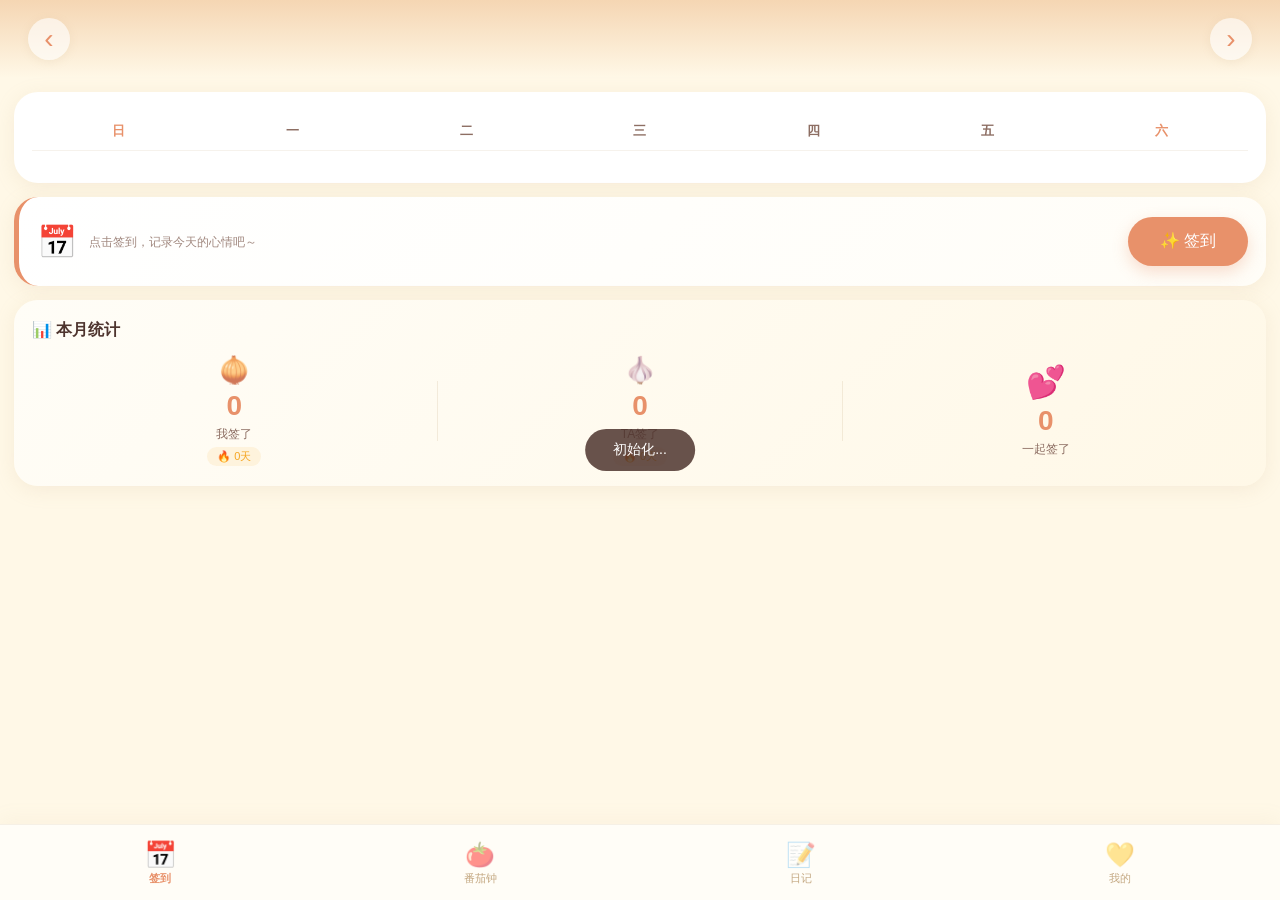
==== commit eb0c4247: "debug: 诊断弹窗定位问题" ====
--- a/index.html
+++ b/index.html
@@ -379,11 +379,19 @@
 var EMOJIS=['😊','🥰','😆','😎','🤩','😇','💪','📚','✍️','🎯','🔥','⭐','😌','🧘','🍃','☕','🌙','🌸','😢','😤','😴','🤔','🥺','😅'];
 
 async function renderCalendar(){
-  if(!state.pairCode||!supabase) return;
+  if(!state.pairCode||!supabase){
+    toast('跳过: '+(state.pairCode?'有码':'无配对码')+' '+(supabase?'有库':'无数据库'));
+    return;
+  }
+  try{
   var year=state.year,month=state.month,ym=year+'-'+String(month+1).padStart(2,'0');
-  $('#displayMonth').textContent=year+'年 '+(month+1)+'月';
-  var res=await supabase.from('checkins').select('*').eq('pair_code',state.pairCode).like('date',ym+'-%');
+  var dm=$('#displayMonth'); if(dm) dm.textContent=year+'年 '+(month+1)+'月';
+  var nextMon=month+1; var nextY=year; if(nextMon>11){nextMon=0;nextY++;}
+  var firstDay=ym+'-01', lastDay=nextY+'-'+String(nextMon+1).padStart(2,'0')+'-01';
+  var res=await supabase.from('checkins').select('*').eq('pair_code',state.pairCode).gte('date',firstDay).lt('date',lastDay);
   var checkins=res.data||[];
+  console.log('renderCalendar: pair='+state.pairCode+' month='+ym+' found='+checkins.length, checkins);
+  toast('本月 '+checkins.length+' 条签到');
   var myChecks=checkins.filter(function(c){return c.role===state.role;});
   var partnerChecks=checkins.filter(function(c){return c.role!==state.role;});
   var myDates=new Set(myChecks.map(function(c){return c.date;}));
@@ -427,6 +435,7 @@
   $('#statMyStreak').textContent='🔥 '+calcStreak(myDatesArr)+'天';
   $('#statPartnerStreak').textContent='🔥 '+calcStreak(partnerDatesArr)+'天';
   $('#statPartnerLabel').textContent=partnerLabel+'签了';
+  }catch(e){console.error('renderCalendar error:',e);}
 }
 
 // Emoji 选择器
@@ -628,7 +637,9 @@
 
 // 初始化
 async function init(){
+  toast('初始化...');
   await initOrGetUser(); await loadPomodoroSettings();
+  toast('加载设置完成，渲染日历');
   renderCalendar(); renderProfile(); updateTimerDisplay();
 }
 
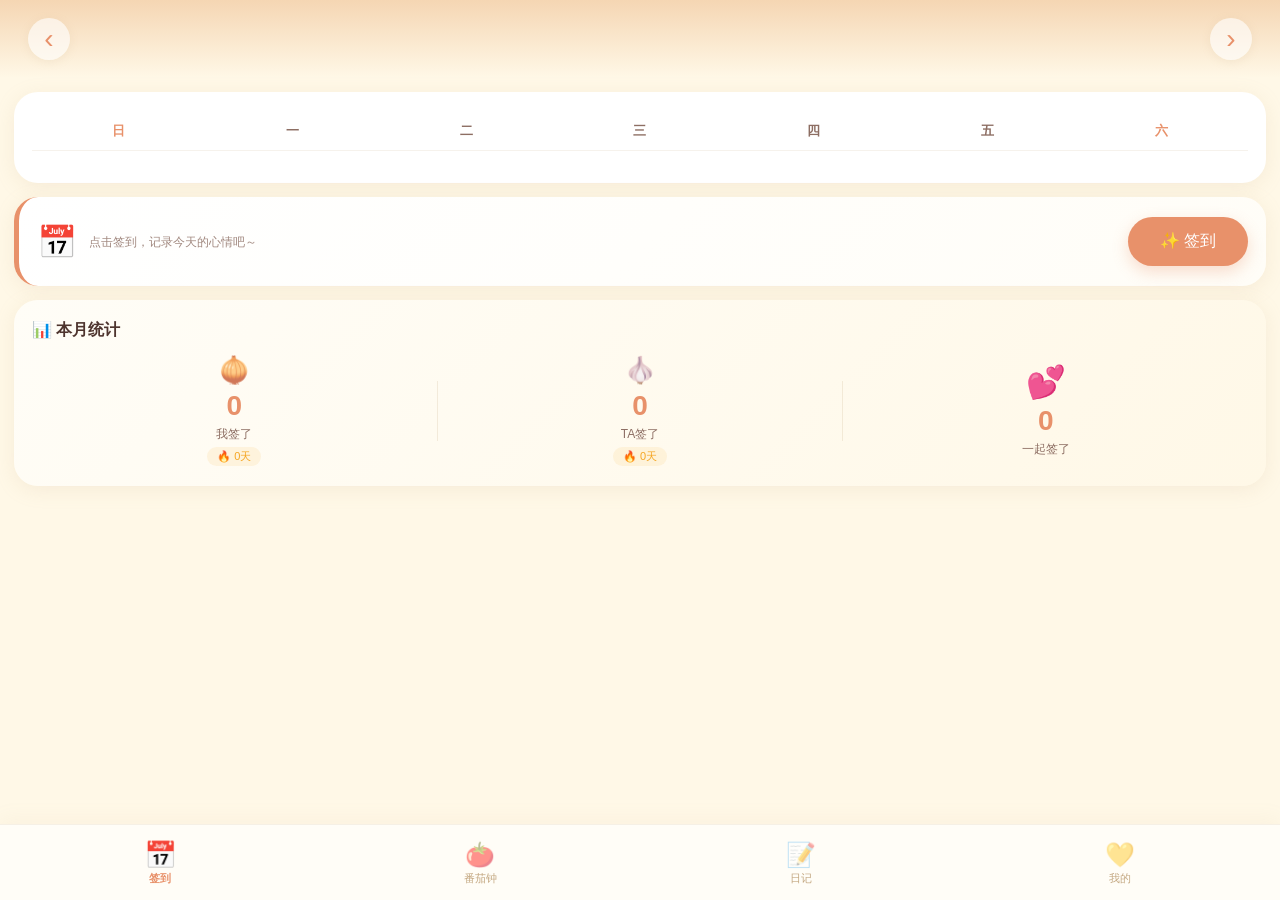
==== commit 7a6f7fd9: "清理所有调试代码" ====
--- a/index.html
+++ b/index.html
@@ -379,10 +379,7 @@
 var EMOJIS=['😊','🥰','😆','😎','🤩','😇','💪','📚','✍️','🎯','🔥','⭐','😌','🧘','🍃','☕','🌙','🌸','😢','😤','😴','🤔','🥺','😅'];
 
 async function renderCalendar(){
-  if(!state.pairCode||!supabase){
-    toast('跳过: '+(state.pairCode?'有码':'无配对码')+' '+(supabase?'有库':'无数据库'));
-    return;
-  }
+  if(!state.pairCode||!supabase) return;
   try{
   var year=state.year,month=state.month,ym=year+'-'+String(month+1).padStart(2,'0');
   var dm=$('#displayMonth'); if(dm) dm.textContent=year+'年 '+(month+1)+'月';
@@ -390,8 +387,6 @@
   var firstDay=ym+'-01', lastDay=nextY+'-'+String(nextMon+1).padStart(2,'0')+'-01';
   var res=await supabase.from('checkins').select('*').eq('pair_code',state.pairCode).gte('date',firstDay).lt('date',lastDay);
   var checkins=res.data||[];
-  console.log('renderCalendar: pair='+state.pairCode+' month='+ym+' found='+checkins.length, checkins);
-  toast('本月 '+checkins.length+' 条签到');
   var myChecks=checkins.filter(function(c){return c.role===state.role;});
   var partnerChecks=checkins.filter(function(c){return c.role!==state.role;});
   var myDates=new Set(myChecks.map(function(c){return c.date;}));
@@ -637,9 +632,7 @@
 
 // 初始化
 async function init(){
-  toast('初始化...');
   await initOrGetUser(); await loadPomodoroSettings();
-  toast('加载设置完成，渲染日历');
   renderCalendar(); renderProfile(); updateTimerDisplay();
 }
 
